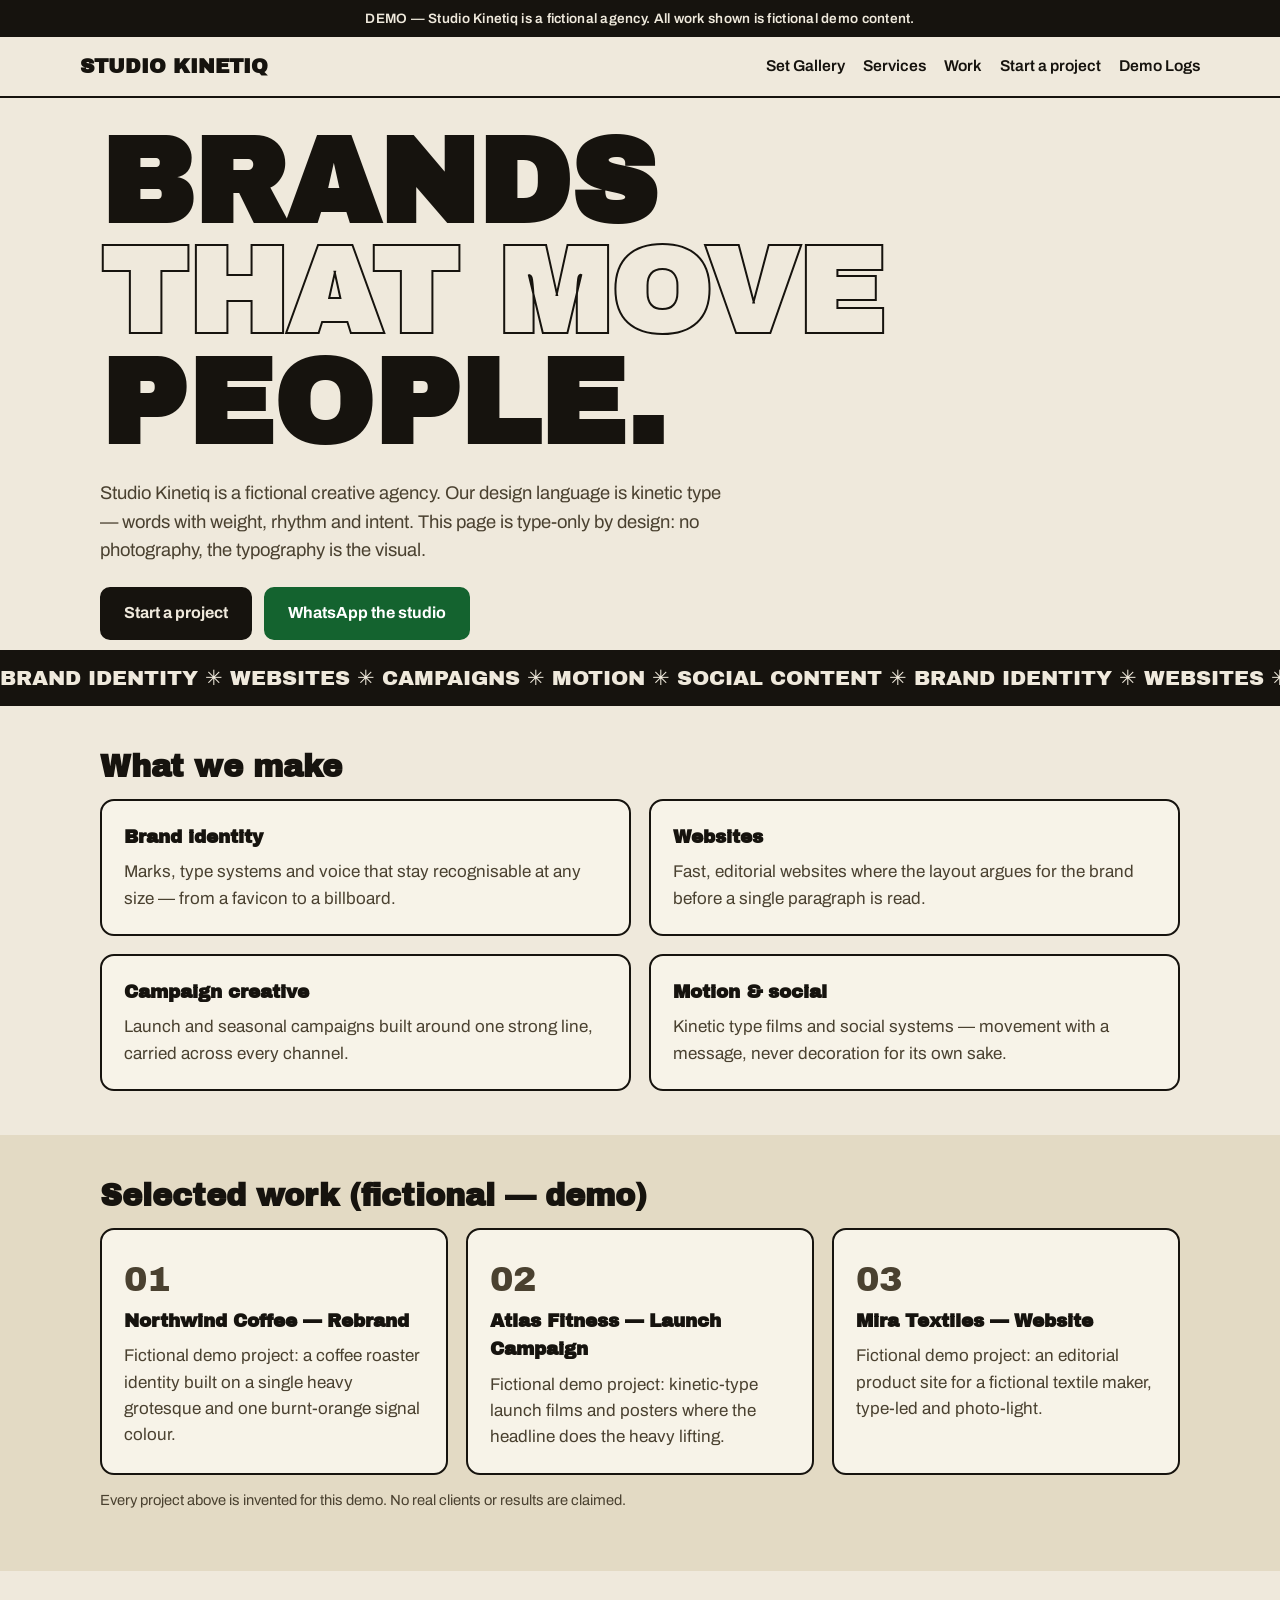
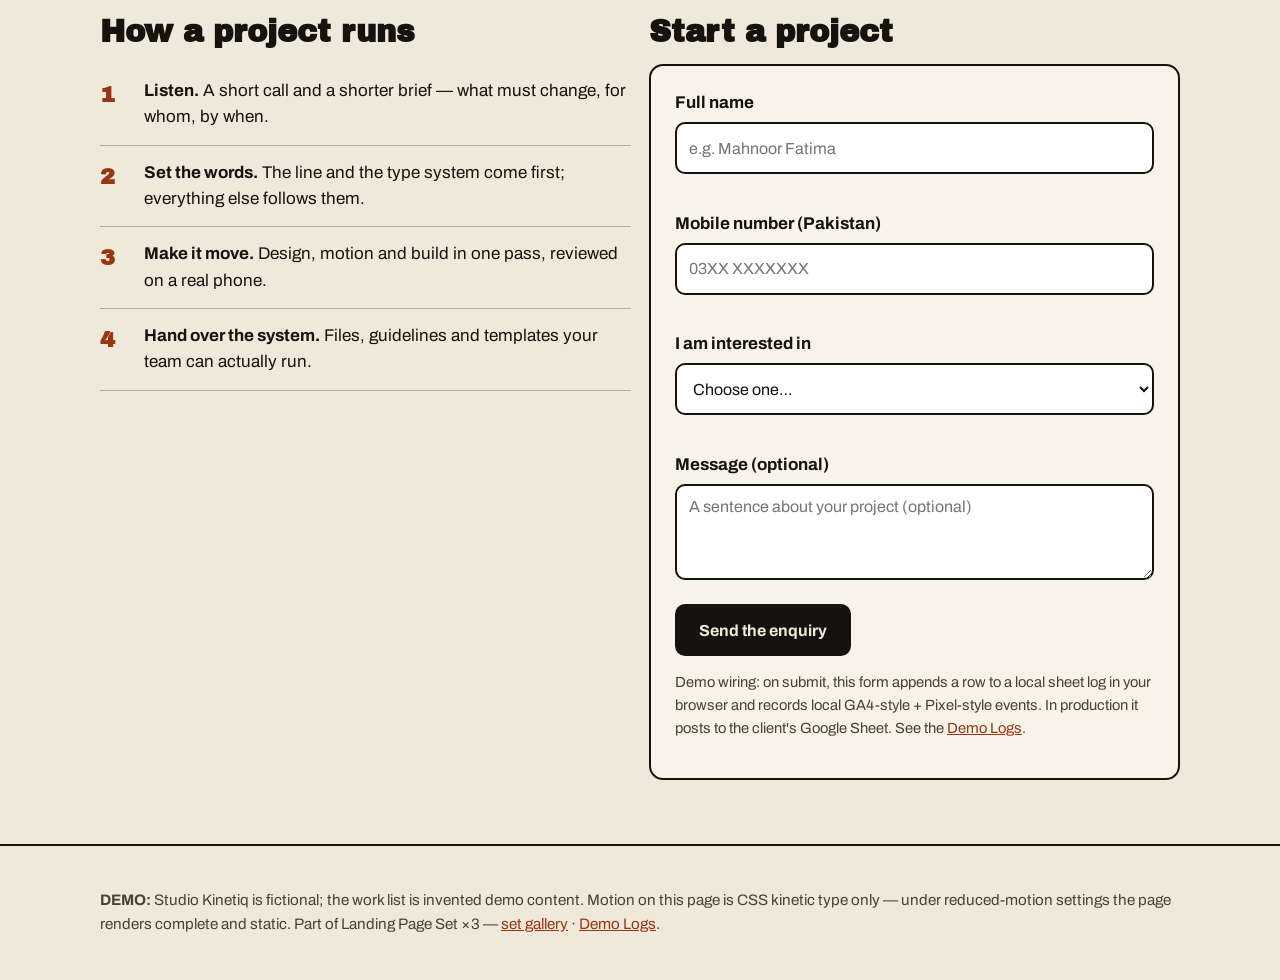
==== agency.html @ 7893ccc3 "Landing Page Set x3 demo — hub + SaaS + kinetic agency + local services + logs (Queue #9)" ====
<!DOCTYPE html>
<html lang="en">
<head>
<meta charset="UTF-8">
<meta name="viewport" content="width=device-width, initial-scale=1.0">
<title>Studio Kinetiq — Brands That Move (Demo) | Landing Set B</title>
<meta name="description" content="Demo agency landing page built on kinetic typography: Studio Kinetiq, a fictional creative agency. Fictional work, demo content only.">
<link rel="preconnect" href="https://fonts.googleapis.com">
<link href="https://fonts.googleapis.com/css2?family=Archivo+Black&family=Archivo:wght@400;600;700&display=swap" rel="stylesheet">
<link rel="stylesheet" href="css/style.css">
<link rel="icon" href="assets/favicon.svg" type="image/svg+xml">
</head>
<body data-theme="agency">
<a class="skip-link" href="#main">Skip to content</a>
<div class="demo-ribbon">DEMO — Studio Kinetiq is a fictional agency. All work shown is fictional demo content.</div>
<header class="site"><div class="wrap header-in">
<a class="brand" href="agency.html">STUDIO KINETIQ</a>
<nav class="main" aria-label="Main">
<a href="index.html">Set Gallery</a><a href="#services">Services</a><a href="#work">Work</a><a href="#lead">Start a project</a><a href="logs.html">Demo Logs</a>
</nav></div></header>
<main id="main">
<section class="hero"><div class="wrap">
<h1 class="kinetic" aria-label="Brands that move people">
<span class="line">Brands</span>
<span class="line outline">That Move</span>
<span class="line">People.</span>
</h1>
<p class="lede" style="max-width:640px;margin-top:20px">Studio Kinetiq is a fictional creative agency. Our design language is kinetic type — words with weight, rhythm and intent. This page is type-only by design: no photography, the typography is the visual.</p>
<div class="cta-row"><a class="btn" href="#lead">Start a project</a><a class="btn btn-wa" data-wa="agency" href="https://wa.me/923000000000" target="_blank" rel="noopener">WhatsApp the studio</a></div>
</div></section>
<div class="marquee-band" aria-hidden="true"><div class="marquee-track">
<span>Brand Identity ✳ Websites ✳ Campaigns ✳ Motion ✳ Social Content ✳ Brand Identity ✳ Websites ✳ Campaigns ✳ Motion ✳ Social Content ✳&nbsp;</span>
<span>Brand Identity ✳ Websites ✳ Campaigns ✳ Motion ✳ Social Content ✳ Brand Identity ✳ Websites ✳ Campaigns ✳ Motion ✳ Social Content ✳&nbsp;</span>
</div></div>
<section id="services"><div class="wrap">
<h2>What we make</h2>
<div class="grid2">
<div class="card"><h3>Brand identity</h3><p>Marks, type systems and voice that stay recognisable at any size — from a favicon to a billboard.</p></div>
<div class="card"><h3>Websites</h3><p>Fast, editorial websites where the layout argues for the brand before a single paragraph is read.</p></div>
<div class="card"><h3>Campaign creative</h3><p>Launch and seasonal campaigns built around one strong line, carried across every channel.</p></div>
<div class="card"><h3>Motion &amp; social</h3><p>Kinetic type films and social systems — movement with a message, never decoration for its own sake.</p></div>
</div></div></section>
<section class="alt" id="work"><div class="wrap">
<h2>Selected work (fictional — demo)</h2>
<div class="grid3">
<div class="card"><p class="work-num">01</p><h3>Northwind Coffee — Rebrand</h3><p>Fictional demo project: a coffee roaster identity built on a single heavy grotesque and one burnt-orange signal colour.</p></div>
<div class="card"><p class="work-num">02</p><h3>Atlas Fitness — Launch Campaign</h3><p>Fictional demo project: kinetic-type launch films and posters where the headline does the heavy lifting.</p></div>
<div class="card"><p class="work-num">03</p><h3>Mira Textiles — Website</h3><p>Fictional demo project: an editorial product site for a fictional textile maker, type-led and photo-light.</p></div>
</div>
<p class="note">Every project above is invented for this demo. No real clients or results are claimed.</p>
</div></section>
<section><div class="wrap grid2">
<div>
<h2>How a project runs</h2>
<div class="steps">
<div class="step"><b>1</b><div><strong>Listen.</strong> A short call and a shorter brief — what must change, for whom, by when.</div></div>
<div class="step"><b>2</b><div><strong>Set the words.</strong> The line and the type system come first; everything else follows them.</div></div>
<div class="step"><b>3</b><div><strong>Make it move.</strong> Design, motion and build in one pass, reviewed on a real phone.</div></div>
<div class="step"><b>4</b><div><strong>Hand over the system.</strong> Files, guidelines and templates your team can actually run.</div></div>
</div>
</div>
<div id="lead">
<h2>Start a project</h2>
<form class="lead" data-lead-form="agency" novalidate>
<div data-form-fields>
<label for="ag-name">Full name</label>
<input id="ag-name" data-name type="text" autocomplete="name" placeholder="e.g. Mahnoor Fatima">
<p class="error" data-error-for="name" role="alert"></p>
<label for="ag-phone">Mobile number (Pakistan)</label>
<input id="ag-phone" data-phone type="tel" autocomplete="tel" placeholder="03XX XXXXXXX">
<p class="error" data-error-for="phone" role="alert"></p>
<label for="ag-interest">I am interested in</label>
<select id="ag-interest" data-interest>
<option value="">Choose one…</option>
<option>Brand identity</option><option>Website design</option><option>Campaign creative</option><option>Motion &amp; social content</option>
</select>
<p class="error" data-error-for="interest" role="alert"></p>
<label for="ag-msg">Message (optional)</label>
<textarea id="ag-msg" data-message placeholder="A sentence about your project (optional)"></textarea>
<button class="btn" type="submit" style="margin-top:16px">Send the enquiry</button>
<p class="note">Demo wiring: on submit, this form appends a row to a local sheet log in your browser and records local GA4-style + Pixel-style events. In production it posts to the client's Google Sheet. See the <a href="logs.html">Demo Logs</a>.</p>
</div>
<div class="confirmation" data-confirmation hidden></div>
</form>
</div>
</div></section>
</main>
<footer class="site"><div class="wrap">
<p><strong>DEMO:</strong> Studio Kinetiq is fictional; the work list is invented demo content. Motion on this page is CSS kinetic type only — under reduced-motion settings the page renders complete and static. Part of Landing Page Set ×3 — <a href="index.html">set gallery</a> · <a href="logs.html">Demo Logs</a>.</p>
</div></footer>
<script src="js/logic.js"></script>
<script src="js/app.js"></script>
</body>
</html>
---- css/style.css ----
/* Landing Page Set — one component system, three themes via body[data-theme]. */
*{box-sizing:border-box}
html{overflow-x:clip}
body{margin:0;font-family:var(--body);color:var(--ink);background:var(--bg);font-size:17px;line-height:1.55}
img{max-width:100%;height:auto;display:block}
a{color:var(--accent)}
:focus-visible{outline:3px solid var(--focus);outline-offset:2px}
.wrap{max-width:1120px;margin:0 auto;padding:0 20px}
.skip-link{position:absolute;left:-999px;top:0;background:var(--ink);color:var(--bg);padding:10px 16px;z-index:50}
.skip-link:focus{left:8px;top:8px}
.demo-ribbon{background:var(--ink);color:var(--bg);text-align:center;font-size:.85rem;padding:8px 12px;font-weight:600;letter-spacing:.02em}
header.site{border-bottom:2px solid var(--ink);background:var(--bg)}
.header-in{display:flex;align-items:center;justify-content:space-between;gap:12px;padding:14px 0;flex-wrap:wrap}
.brand{font-family:var(--display);font-weight:800;font-size:1.25rem;color:var(--ink);text-decoration:none}
nav.main{display:flex;gap:18px;flex-wrap:wrap}
nav.main a{color:var(--ink);text-decoration:none;font-weight:600;font-size:.98rem}
nav.main a:hover{text-decoration:underline}
.btn{display:inline-flex;align-items:center;justify-content:center;min-height:52px;padding:12px 22px;border-radius:10px;border:2px solid var(--ink);background:var(--accent);color:#fff;font-weight:700;text-decoration:none;font-size:1rem;cursor:pointer;font-family:var(--body)}
.btn-ink{background:var(--ink);color:var(--bg);border-color:var(--ink)}
.btn-ghost{background:transparent;color:var(--ink)}
.btn-wa{background:var(--wa);color:#fff;border-color:var(--wa)}
.hero{padding:52px 0 40px}
.hero-grid{display:grid;grid-template-columns:1fr 1fr;gap:36px;align-items:center}
h1{font-family:var(--display);font-size:2.6rem;line-height:1.08;margin:0 0 16px;letter-spacing:-.01em}
h2{font-family:var(--display);font-size:1.9rem;line-height:1.15;margin:0 0 14px}
h3{font-family:var(--display);font-size:1.15rem;margin:0 0 8px}
.lede{font-size:1.15rem;color:var(--muted);margin:0 0 22px}
.cta-row{display:flex;gap:12px;flex-wrap:wrap}
section{padding:44px 0}
.alt{background:var(--surface)}
.grid3{display:grid;grid-template-columns:repeat(3,1fr);gap:18px}
.grid2{display:grid;grid-template-columns:repeat(2,1fr);gap:18px}
.card{background:var(--card);border:2px solid var(--ink);border-radius:14px;padding:22px}
.card p{color:var(--muted);margin:0}
.price{font-family:var(--display);font-size:1.7rem;margin:6px 0}
ul.clean{list-style:none;padding:0;margin:0}
ul.clean li{padding:7px 0;border-bottom:1px solid var(--line)}
.steps{counter-reset:step}
.step{display:flex;gap:14px;padding:14px 0;border-bottom:1px solid var(--line)}
.step b{font-family:var(--display);font-size:1.4rem;color:var(--accent);min-width:2ch}
/* forms — one field system */
form.lead{background:var(--card);border:2px solid var(--ink);border-radius:14px;padding:24px}
label{display:block;font-weight:700;margin:14px 0 6px}
label:first-child{margin-top:0}
input,select,textarea{width:100%;min-height:52px;padding:12px;font-size:16px;font-family:var(--body);border:2px solid var(--ink);border-radius:10px;background:#fff;color:#131313}
textarea{min-height:96px}
.error{color:var(--error);font-size:.95rem;min-height:1.2em;margin:4px 0 0;font-weight:600}
.confirmation{border:2px solid var(--accent);border-radius:12px;padding:18px;background:var(--surface);font-size:1rem}
.note{font-size:.92rem;color:var(--muted)}
table{border-collapse:collapse;width:100%;font-size:.95rem}
th,td{border:1px solid var(--line);padding:9px 10px;text-align:left;vertical-align:top}
th{background:var(--surface);font-family:var(--display)}
.table-wrap{overflow-x:auto;border:2px solid var(--ink);border-radius:12px;background:var(--card)}
footer.site{border-top:2px solid var(--ink);padding:28px 0;margin-top:20px}
footer.site p{color:var(--muted);font-size:.95rem}
/* hub */
.hub-card a{text-decoration:none;color:var(--ink)}
.swatch{display:flex;gap:8px;margin:12px 0}
.swatch span{width:34px;height:34px;border-radius:8px;border:2px solid var(--ink)}
/* saas mock UI (HTML/CSS, demo data labelled) */
.mock{border:2px solid var(--ink);border-radius:14px;background:#fff;overflow:hidden}
.mock-bar{background:var(--surface);padding:10px 14px;font-weight:700;border-bottom:2px solid var(--ink);font-size:.9rem}
.mock-body{padding:16px}
.mock-row{display:flex;justify-content:space-between;gap:10px;padding:9px 0;border-bottom:1px solid var(--line);font-size:.95rem}
.pill{border-radius:999px;padding:2px 10px;font-size:.8rem;font-weight:700;background:var(--surface);color:var(--ink);white-space:nowrap}
/* agency kinetic */
body[data-theme="agency"] .hero{padding:30px 0 10px}
.kinetic{font-family:var(--display);text-transform:uppercase;line-height:.92;margin:0;letter-spacing:-.01em}
.kinetic .line{display:block;font-size:clamp(3rem,11vw,7.5rem)}
.kinetic .outline{color:transparent;-webkit-text-stroke:2px var(--ink)}
.marquee-band{background:var(--ink);color:var(--bg);overflow:hidden;padding:10px 0;border-top:2px solid var(--ink);border-bottom:2px solid var(--ink)}
.marquee-track{display:flex;gap:0;white-space:nowrap;font-family:var(--display);text-transform:uppercase;font-size:1.3rem;width:max-content}
.marquee-track span{padding-right:28px}
.work-num{font-family:var(--display);font-size:2.2rem;color:var(--accent)}
@media (prefers-reduced-motion: no-preference){
 .marquee-track{animation:marquee 22s linear infinite}
 @keyframes marquee{from{transform:translateX(0)}to{transform:translateX(-50%)}}
 .kinetic .line{animation:rise .8s ease-out both}
 .kinetic .line:nth-child(2){animation-delay:.12s}.kinetic .line:nth-child(3){animation-delay:.24s}
 @keyframes rise{from{transform:translateY(26px);opacity:0}to{transform:translateY(0);opacity:1}}
 .hero-photo{animation:kb 14s ease-in-out infinite alternate}
 @keyframes kb{from{transform:scale(1)}to{transform:scale(1.05)}}
}
@media (prefers-reduced-motion: reduce){
 .marquee-track{animation:none;flex-wrap:wrap;white-space:normal;width:auto}
 .marquee-track span:nth-child(2){display:none}
 .kinetic .line{animation:none}
}
/* local */
.urgent{background:var(--accent);color:#fff;text-align:center;padding:10px 12px;font-weight:700}
.urgent a{color:#fff}
.sticky-cta{background:var(--surface);border-top:2px solid var(--ink);padding:14px 0}
.hero-photo{border-radius:14px;border:2px solid var(--ink)}
/* themes */
body[data-theme="hub"]{--bg:#F4F4F0;--surface:#E9E9E2;--card:#FFFFFF;--ink:#1C1C1A;--muted:#45453F;--accent:#33322E;--focus:#1C1C1A;--error:#B3261E;--line:#C9C9BE;--wa:#14632F;--display:'Archivo',sans-serif;--body:'Inter',sans-serif}
body[data-theme="saas"]{--bg:#FFFFFF;--surface:#EEF0FE;--card:#FFFFFF;--ink:#131A2A;--muted:#3E4A68;--accent:#4338CA;--focus:#4338CA;--error:#B3261E;--line:#C7CCEA;--wa:#14632F;--display:'Sora',sans-serif;--body:'Inter',sans-serif}
body[data-theme="agency"]{--bg:#EFE9DC;--surface:#E3DAC4;--card:#F7F3E8;--ink:#16130E;--muted:#4A4130;--accent:#9A3412;--focus:#16130E;--error:#B3261E;--line:#B9AC8E;--wa:#14632F;--display:'Archivo Black',sans-serif;--body:'Archivo',sans-serif}
body[data-theme="agency"] .btn{background:var(--ink);color:var(--bg)}
body[data-theme="agency"] .btn-wa{background:var(--wa);color:#fff;border-color:var(--wa)}
body[data-theme="local"]{--bg:#FFF9EC;--surface:#FCEFCB;--card:#FFFFFF;--ink:#2A2118;--muted:#54432E;--accent:#9A3412;--focus:#9A3412;--error:#B3261E;--line:#DECFA3;--wa:#14632F;--display:'Libre Franklin',sans-serif;--body:'Public Sans',sans-serif}
@media (max-width:760px){
 .hero-grid,.grid3,.grid2{grid-template-columns:1fr}
 h1{font-size:2.1rem}
 .kinetic .line{font-size:clamp(2.4rem,15vw,4rem)}
 section{padding:32px 0}
 .header-in{padding:10px 0}
}
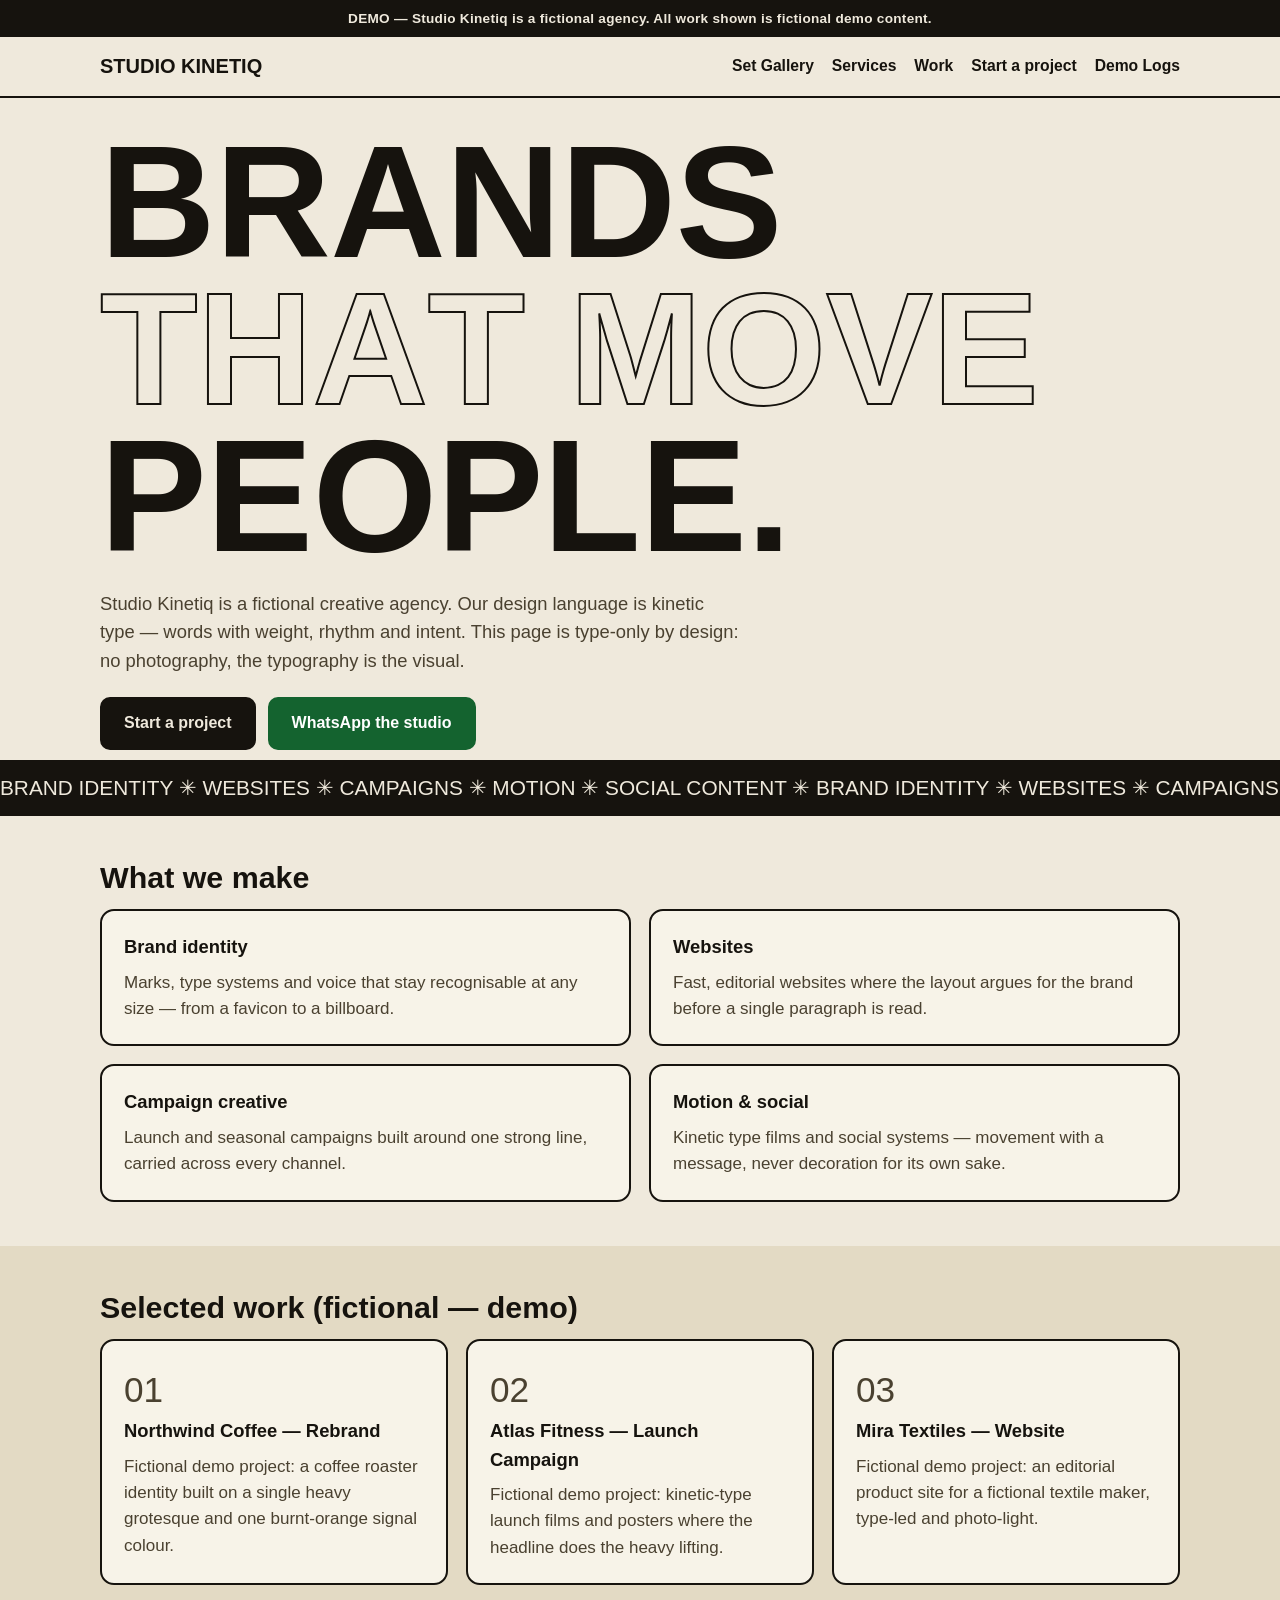
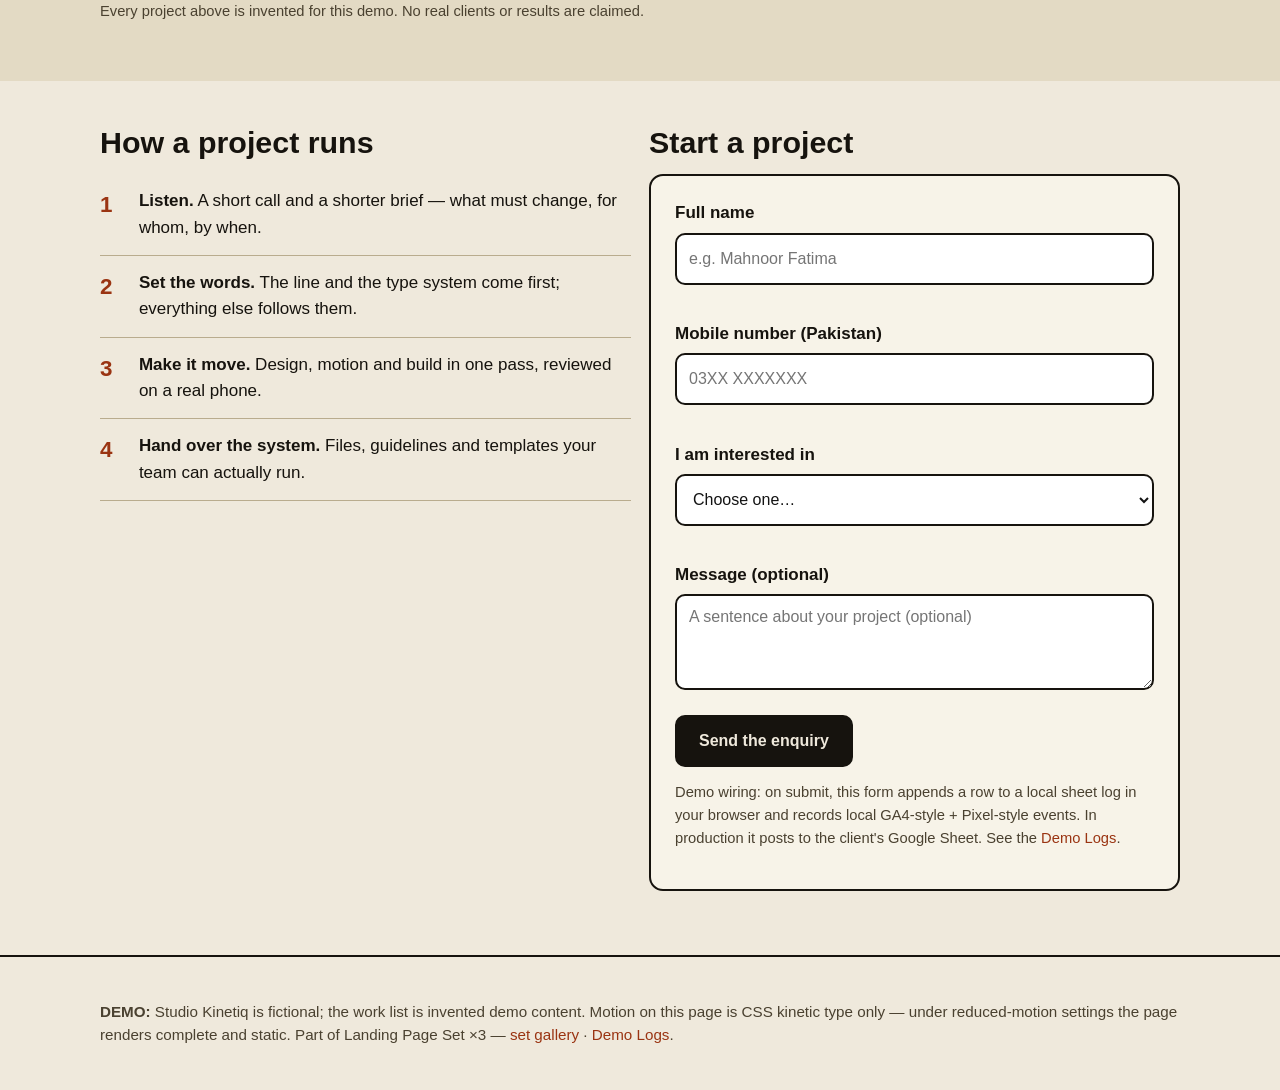
==== commit 9c47e988: "Premium upgrade batch 2026-11-22: audit fixes + premium ladder + static capture mode + self-hosted f" ====
--- a/agency.html
+++ b/agency.html
@@ -5,8 +5,8 @@
 <meta name="viewport" content="width=device-width, initial-scale=1.0">
 <title>Studio Kinetiq — Brands That Move (Demo) | Landing Set B</title>
 <meta name="description" content="Demo agency landing page built on kinetic typography: Studio Kinetiq, a fictional creative agency. Fictional work, demo content only.">
-<link rel="preconnect" href="https://fonts.googleapis.com">
-<link href="https://fonts.googleapis.com/css2?family=Archivo+Black&family=Archivo:wght@400;600;700&display=swap" rel="stylesheet">
+
+<link rel="stylesheet" href="assets/fonts/fonts.css">
 <link rel="stylesheet" href="css/style.css">
 <link rel="icon" href="assets/favicon.svg" type="image/svg+xml">
 </head>
@@ -90,5 +90,8 @@
 </div></footer>
 <script src="js/logic.js"></script>
 <script src="js/app.js"></script>
+<script src="assets/vendor/gsap.min.js" defer></script>
+<script src="assets/vendor/SplitText.min.js" defer></script>
+<script src="js/premium-agency.js" defer></script>
 </body>
 </html>
--- a/assets/fonts/fonts.css
+++ b/assets/fonts/fonts.css
@@ -0,0 +1,309 @@
+/* Self-hosted webfonts (Google Fonts, OFL) — downloaded 2026-11-22.
+   Replaces the fonts.googleapis.com stylesheet so the design renders
+   identically with or without external network access. */
+/* latin */
+@font-face {
+  font-family: 'Archivo';
+  font-style: normal;
+  font-weight: 400;
+  font-display: swap;
+  src: url(./archivo-normal-latin-79dc5e10.woff2) format('woff2');
+  unicode-range: U+0000-00FF, U+0131, U+0152-0153, U+02BB-02BC, U+02C6, U+02DA, U+02DC, U+0304, U+0308, U+0329, U+2000-206F, U+20AC, U+2122, U+2191, U+2193, U+2212, U+2215, U+FEFF, U+FFFD;
+}
+/* latin-ext */
+@font-face {
+  font-family: 'Archivo';
+  font-style: normal;
+  font-weight: 400;
+  font-display: swap;
+  src: url(./archivo-normal-latin-ext-20ba07dc.woff2) format('woff2');
+  unicode-range: U+0100-02BA, U+02BD-02C5, U+02C7-02CC, U+02CE-02D7, U+02DD-02FF, U+0304, U+0308, U+0329, U+1D00-1DBF, U+1E00-1E9F, U+1EF2-1EFF, U+2020, U+20A0-20AB, U+20AD-20C4, U+2113, U+2C60-2C7F, U+A720-A7FF;
+}
+/* latin */
+@font-face {
+  font-family: 'Archivo';
+  font-style: normal;
+  font-weight: 500;
+  font-display: swap;
+  src: url(./archivo-normal-latin-79dc5e10.woff2) format('woff2');
+  unicode-range: U+0000-00FF, U+0131, U+0152-0153, U+02BB-02BC, U+02C6, U+02DA, U+02DC, U+0304, U+0308, U+0329, U+2000-206F, U+20AC, U+2122, U+2191, U+2193, U+2212, U+2215, U+FEFF, U+FFFD;
+}
+/* latin-ext */
+@font-face {
+  font-family: 'Archivo';
+  font-style: normal;
+  font-weight: 500;
+  font-display: swap;
+  src: url(./archivo-normal-latin-ext-20ba07dc.woff2) format('woff2');
+  unicode-range: U+0100-02BA, U+02BD-02C5, U+02C7-02CC, U+02CE-02D7, U+02DD-02FF, U+0304, U+0308, U+0329, U+1D00-1DBF, U+1E00-1E9F, U+1EF2-1EFF, U+2020, U+20A0-20AB, U+20AD-20C4, U+2113, U+2C60-2C7F, U+A720-A7FF;
+}
+/* latin */
+@font-face {
+  font-family: 'Archivo';
+  font-style: normal;
+  font-weight: 600;
+  font-display: swap;
+  src: url(./archivo-normal-latin-79dc5e10.woff2) format('woff2');
+  unicode-range: U+0000-00FF, U+0131, U+0152-0153, U+02BB-02BC, U+02C6, U+02DA, U+02DC, U+0304, U+0308, U+0329, U+2000-206F, U+20AC, U+2122, U+2191, U+2193, U+2212, U+2215, U+FEFF, U+FFFD;
+}
+/* latin-ext */
+@font-face {
+  font-family: 'Archivo';
+  font-style: normal;
+  font-weight: 600;
+  font-display: swap;
+  src: url(./archivo-normal-latin-ext-20ba07dc.woff2) format('woff2');
+  unicode-range: U+0100-02BA, U+02BD-02C5, U+02C7-02CC, U+02CE-02D7, U+02DD-02FF, U+0304, U+0308, U+0329, U+1D00-1DBF, U+1E00-1E9F, U+1EF2-1EFF, U+2020, U+20A0-20AB, U+20AD-20C4, U+2113, U+2C60-2C7F, U+A720-A7FF;
+}
+/* latin */
+@font-face {
+  font-family: 'Archivo';
+  font-style: normal;
+  font-weight: 700;
+  font-display: swap;
+  src: url(./archivo-normal-latin-79dc5e10.woff2) format('woff2');
+  unicode-range: U+0000-00FF, U+0131, U+0152-0153, U+02BB-02BC, U+02C6, U+02DA, U+02DC, U+0304, U+0308, U+0329, U+2000-206F, U+20AC, U+2122, U+2191, U+2193, U+2212, U+2215, U+FEFF, U+FFFD;
+}
+/* latin-ext */
+@font-face {
+  font-family: 'Archivo';
+  font-style: normal;
+  font-weight: 700;
+  font-display: swap;
+  src: url(./archivo-normal-latin-ext-20ba07dc.woff2) format('woff2');
+  unicode-range: U+0100-02BA, U+02BD-02C5, U+02C7-02CC, U+02CE-02D7, U+02DD-02FF, U+0304, U+0308, U+0329, U+1D00-1DBF, U+1E00-1E9F, U+1EF2-1EFF, U+2020, U+20A0-20AB, U+20AD-20C4, U+2113, U+2C60-2C7F, U+A720-A7FF;
+}
+/* latin */
+@font-face {
+  font-family: 'Archivo';
+  font-style: normal;
+  font-weight: 800;
+  font-display: swap;
+  src: url(./archivo-normal-latin-79dc5e10.woff2) format('woff2');
+  unicode-range: U+0000-00FF, U+0131, U+0152-0153, U+02BB-02BC, U+02C6, U+02DA, U+02DC, U+0304, U+0308, U+0329, U+2000-206F, U+20AC, U+2122, U+2191, U+2193, U+2212, U+2215, U+FEFF, U+FFFD;
+}
+/* latin-ext */
+@font-face {
+  font-family: 'Archivo';
+  font-style: normal;
+  font-weight: 800;
+  font-display: swap;
+  src: url(./archivo-normal-latin-ext-20ba07dc.woff2) format('woff2');
+  unicode-range: U+0100-02BA, U+02BD-02C5, U+02C7-02CC, U+02CE-02D7, U+02DD-02FF, U+0304, U+0308, U+0329, U+1D00-1DBF, U+1E00-1E9F, U+1EF2-1EFF, U+2020, U+20A0-20AB, U+20AD-20C4, U+2113, U+2C60-2C7F, U+A720-A7FF;
+}
+/* latin */
+@font-face {
+  font-family: 'Archivo Black';
+  font-style: normal;
+  font-weight: 400;
+  font-display: swap;
+  src: url(./archivo-black-normal-latin-4eecb62d.woff2) format('woff2');
+  unicode-range: U+0000-00FF, U+0131, U+0152-0153, U+02BB-02BC, U+02C6, U+02DA, U+02DC, U+0304, U+0308, U+0329, U+2000-206F, U+20AC, U+2122, U+2191, U+2193, U+2212, U+2215, U+FEFF, U+FFFD;
+}
+/* latin-ext */
+@font-face {
+  font-family: 'Archivo Black';
+  font-style: normal;
+  font-weight: 400;
+  font-display: swap;
+  src: url(./archivo-black-normal-latin-ext-d3fdfd22.woff2) format('woff2');
+  unicode-range: U+0100-02BA, U+02BD-02C5, U+02C7-02CC, U+02CE-02D7, U+02DD-02FF, U+0304, U+0308, U+0329, U+1D00-1DBF, U+1E00-1E9F, U+1EF2-1EFF, U+2020, U+20A0-20AB, U+20AD-20C4, U+2113, U+2C60-2C7F, U+A720-A7FF;
+}
+/* latin */
+@font-face {
+  font-family: 'Inter';
+  font-style: normal;
+  font-weight: 400;
+  font-display: swap;
+  src: url(./inter-normal-latin-56724408.woff2) format('woff2');
+  unicode-range: U+0000-00FF, U+0131, U+0152-0153, U+02BB-02BC, U+02C6, U+02DA, U+02DC, U+0304, U+0308, U+0329, U+2000-206F, U+20AC, U+2122, U+2191, U+2193, U+2212, U+2215, U+FEFF, U+FFFD;
+}
+/* latin-ext */
+@font-face {
+  font-family: 'Inter';
+  font-style: normal;
+  font-weight: 400;
+  font-display: swap;
+  src: url(./inter-normal-latin-ext-39529051.woff2) format('woff2');
+  unicode-range: U+0100-02BA, U+02BD-02C5, U+02C7-02CC, U+02CE-02D7, U+02DD-02FF, U+0304, U+0308, U+0329, U+1D00-1DBF, U+1E00-1E9F, U+1EF2-1EFF, U+2020, U+20A0-20AB, U+20AD-20C4, U+2113, U+2C60-2C7F, U+A720-A7FF;
+}
+/* latin */
+@font-face {
+  font-family: 'Inter';
+  font-style: normal;
+  font-weight: 600;
+  font-display: swap;
+  src: url(./inter-normal-latin-56724408.woff2) format('woff2');
+  unicode-range: U+0000-00FF, U+0131, U+0152-0153, U+02BB-02BC, U+02C6, U+02DA, U+02DC, U+0304, U+0308, U+0329, U+2000-206F, U+20AC, U+2122, U+2191, U+2193, U+2212, U+2215, U+FEFF, U+FFFD;
+}
+/* latin-ext */
+@font-face {
+  font-family: 'Inter';
+  font-style: normal;
+  font-weight: 600;
+  font-display: swap;
+  src: url(./inter-normal-latin-ext-39529051.woff2) format('woff2');
+  unicode-range: U+0100-02BA, U+02BD-02C5, U+02C7-02CC, U+02CE-02D7, U+02DD-02FF, U+0304, U+0308, U+0329, U+1D00-1DBF, U+1E00-1E9F, U+1EF2-1EFF, U+2020, U+20A0-20AB, U+20AD-20C4, U+2113, U+2C60-2C7F, U+A720-A7FF;
+}
+/* latin */
+@font-face {
+  font-family: 'Inter';
+  font-style: normal;
+  font-weight: 700;
+  font-display: swap;
+  src: url(./inter-normal-latin-56724408.woff2) format('woff2');
+  unicode-range: U+0000-00FF, U+0131, U+0152-0153, U+02BB-02BC, U+02C6, U+02DA, U+02DC, U+0304, U+0308, U+0329, U+2000-206F, U+20AC, U+2122, U+2191, U+2193, U+2212, U+2215, U+FEFF, U+FFFD;
+}
+/* latin-ext */
+@font-face {
+  font-family: 'Inter';
+  font-style: normal;
+  font-weight: 700;
+  font-display: swap;
+  src: url(./inter-normal-latin-ext-39529051.woff2) format('woff2');
+  unicode-range: U+0100-02BA, U+02BD-02C5, U+02C7-02CC, U+02CE-02D7, U+02DD-02FF, U+0304, U+0308, U+0329, U+1D00-1DBF, U+1E00-1E9F, U+1EF2-1EFF, U+2020, U+20A0-20AB, U+20AD-20C4, U+2113, U+2C60-2C7F, U+A720-A7FF;
+}
+/* latin */
+@font-face {
+  font-family: 'Libre Franklin';
+  font-style: normal;
+  font-weight: 700;
+  font-display: swap;
+  src: url(./libre-franklin-normal-latin-f2d133ce.woff2) format('woff2');
+  unicode-range: U+0000-00FF, U+0131, U+0152-0153, U+02BB-02BC, U+02C6, U+02DA, U+02DC, U+0304, U+0308, U+0329, U+2000-206F, U+20AC, U+2122, U+2191, U+2193, U+2212, U+2215, U+FEFF, U+FFFD;
+}
+/* latin-ext */
+@font-face {
+  font-family: 'Libre Franklin';
+  font-style: normal;
+  font-weight: 700;
+  font-display: swap;
+  src: url(./libre-franklin-normal-latin-ext-84191387.woff2) format('woff2');
+  unicode-range: U+0100-02BA, U+02BD-02C5, U+02C7-02CC, U+02CE-02D7, U+02DD-02FF, U+0304, U+0308, U+0329, U+1D00-1DBF, U+1E00-1E9F, U+1EF2-1EFF, U+2020, U+20A0-20AB, U+20AD-20C4, U+2113, U+2C60-2C7F, U+A720-A7FF;
+}
+/* latin */
+@font-face {
+  font-family: 'Libre Franklin';
+  font-style: normal;
+  font-weight: 800;
+  font-display: swap;
+  src: url(./libre-franklin-normal-latin-f2d133ce.woff2) format('woff2');
+  unicode-range: U+0000-00FF, U+0131, U+0152-0153, U+02BB-02BC, U+02C6, U+02DA, U+02DC, U+0304, U+0308, U+0329, U+2000-206F, U+20AC, U+2122, U+2191, U+2193, U+2212, U+2215, U+FEFF, U+FFFD;
+}
+/* latin-ext */
+@font-face {
+  font-family: 'Libre Franklin';
+  font-style: normal;
+  font-weight: 800;
+  font-display: swap;
+  src: url(./libre-franklin-normal-latin-ext-84191387.woff2) format('woff2');
+  unicode-range: U+0100-02BA, U+02BD-02C5, U+02C7-02CC, U+02CE-02D7, U+02DD-02FF, U+0304, U+0308, U+0329, U+1D00-1DBF, U+1E00-1E9F, U+1EF2-1EFF, U+2020, U+20A0-20AB, U+20AD-20C4, U+2113, U+2C60-2C7F, U+A720-A7FF;
+}
+/* latin */
+@font-face {
+  font-family: 'Public Sans';
+  font-style: normal;
+  font-weight: 400;
+  font-display: swap;
+  src: url(./public-sans-normal-latin-e769ef35.woff2) format('woff2');
+  unicode-range: U+0000-00FF, U+0131, U+0152-0153, U+02BB-02BC, U+02C6, U+02DA, U+02DC, U+0304, U+0308, U+0329, U+2000-206F, U+20AC, U+2122, U+2191, U+2193, U+2212, U+2215, U+FEFF, U+FFFD;
+}
+/* latin-ext */
+@font-face {
+  font-family: 'Public Sans';
+  font-style: normal;
+  font-weight: 400;
+  font-display: swap;
+  src: url(./public-sans-normal-latin-ext-98f94fdc.woff2) format('woff2');
+  unicode-range: U+0100-02BA, U+02BD-02C5, U+02C7-02CC, U+02CE-02D7, U+02DD-02FF, U+0304, U+0308, U+0329, U+1D00-1DBF, U+1E00-1E9F, U+1EF2-1EFF, U+2020, U+20A0-20AB, U+20AD-20C4, U+2113, U+2C60-2C7F, U+A720-A7FF;
+}
+/* latin */
+@font-face {
+  font-family: 'Public Sans';
+  font-style: normal;
+  font-weight: 600;
+  font-display: swap;
+  src: url(./public-sans-normal-latin-e769ef35.woff2) format('woff2');
+  unicode-range: U+0000-00FF, U+0131, U+0152-0153, U+02BB-02BC, U+02C6, U+02DA, U+02DC, U+0304, U+0308, U+0329, U+2000-206F, U+20AC, U+2122, U+2191, U+2193, U+2212, U+2215, U+FEFF, U+FFFD;
+}
+/* latin-ext */
+@font-face {
+  font-family: 'Public Sans';
+  font-style: normal;
+  font-weight: 600;
+  font-display: swap;
+  src: url(./public-sans-normal-latin-ext-98f94fdc.woff2) format('woff2');
+  unicode-range: U+0100-02BA, U+02BD-02C5, U+02C7-02CC, U+02CE-02D7, U+02DD-02FF, U+0304, U+0308, U+0329, U+1D00-1DBF, U+1E00-1E9F, U+1EF2-1EFF, U+2020, U+20A0-20AB, U+20AD-20C4, U+2113, U+2C60-2C7F, U+A720-A7FF;
+}
+/* latin */
+@font-face {
+  font-family: 'Public Sans';
+  font-style: normal;
+  font-weight: 700;
+  font-display: swap;
+  src: url(./public-sans-normal-latin-e769ef35.woff2) format('woff2');
+  unicode-range: U+0000-00FF, U+0131, U+0152-0153, U+02BB-02BC, U+02C6, U+02DA, U+02DC, U+0304, U+0308, U+0329, U+2000-206F, U+20AC, U+2122, U+2191, U+2193, U+2212, U+2215, U+FEFF, U+FFFD;
+}
+/* latin-ext */
+@font-face {
+  font-family: 'Public Sans';
+  font-style: normal;
+  font-weight: 700;
+  font-display: swap;
+  src: url(./public-sans-normal-latin-ext-98f94fdc.woff2) format('woff2');
+  unicode-range: U+0100-02BA, U+02BD-02C5, U+02C7-02CC, U+02CE-02D7, U+02DD-02FF, U+0304, U+0308, U+0329, U+1D00-1DBF, U+1E00-1E9F, U+1EF2-1EFF, U+2020, U+20A0-20AB, U+20AD-20C4, U+2113, U+2C60-2C7F, U+A720-A7FF;
+}
+/* latin */
+@font-face {
+  font-family: 'Sora';
+  font-style: normal;
+  font-weight: 600;
+  font-display: swap;
+  src: url(./sora-normal-latin-4fa0aa0c.woff2) format('woff2');
+  unicode-range: U+0000-00FF, U+0131, U+0152-0153, U+02BB-02BC, U+02C6, U+02DA, U+02DC, U+0304, U+0308, U+0329, U+2000-206F, U+20AC, U+2122, U+2191, U+2193, U+2212, U+2215, U+FEFF, U+FFFD;
+}
+/* latin-ext */
+@font-face {
+  font-family: 'Sora';
+  font-style: normal;
+  font-weight: 600;
+  font-display: swap;
+  src: url(./sora-normal-latin-ext-f9e5e339.woff2) format('woff2');
+  unicode-range: U+0100-02BA, U+02BD-02C5, U+02C7-02CC, U+02CE-02D7, U+02DD-02FF, U+0304, U+0308, U+0329, U+1D00-1DBF, U+1E00-1E9F, U+1EF2-1EFF, U+2020, U+20A0-20AB, U+20AD-20C4, U+2113, U+2C60-2C7F, U+A720-A7FF;
+}
+/* latin */
+@font-face {
+  font-family: 'Sora';
+  font-style: normal;
+  font-weight: 700;
+  font-display: swap;
+  src: url(./sora-normal-latin-4fa0aa0c.woff2) format('woff2');
+  unicode-range: U+0000-00FF, U+0131, U+0152-0153, U+02BB-02BC, U+02C6, U+02DA, U+02DC, U+0304, U+0308, U+0329, U+2000-206F, U+20AC, U+2122, U+2191, U+2193, U+2212, U+2215, U+FEFF, U+FFFD;
+}
+/* latin-ext */
+@font-face {
+  font-family: 'Sora';
+  font-style: normal;
+  font-weight: 700;
+  font-display: swap;
+  src: url(./sora-normal-latin-ext-f9e5e339.woff2) format('woff2');
+  unicode-range: U+0100-02BA, U+02BD-02C5, U+02C7-02CC, U+02CE-02D7, U+02DD-02FF, U+0304, U+0308, U+0329, U+1D00-1DBF, U+1E00-1E9F, U+1EF2-1EFF, U+2020, U+20A0-20AB, U+20AD-20C4, U+2113, U+2C60-2C7F, U+A720-A7FF;
+}
+/* latin */
+@font-face {
+  font-family: 'Sora';
+  font-style: normal;
+  font-weight: 800;
+  font-display: swap;
+  src: url(./sora-normal-latin-4fa0aa0c.woff2) format('woff2');
+  unicode-range: U+0000-00FF, U+0131, U+0152-0153, U+02BB-02BC, U+02C6, U+02DA, U+02DC, U+0304, U+0308, U+0329, U+2000-206F, U+20AC, U+2122, U+2191, U+2193, U+2212, U+2215, U+FEFF, U+FFFD;
+}
+/* latin-ext */
+@font-face {
+  font-family: 'Sora';
+  font-style: normal;
+  font-weight: 800;
+  font-display: swap;
+  src: url(./sora-normal-latin-ext-f9e5e339.woff2) format('woff2');
+  unicode-range: U+0100-02BA, U+02BD-02C5, U+02C7-02CC, U+02CE-02D7, U+02DD-02FF, U+0304, U+0308, U+0329, U+1D00-1DBF, U+1E00-1E9F, U+1EF2-1EFF, U+2020, U+20A0-20AB, U+20AD-20C4, U+2113, U+2C60-2C7F, U+A720-A7FF;
+}
--- a/css/style.css
+++ b/css/style.css
@@ -3,14 +3,14 @@
 html{overflow-x:clip}
 body{margin:0;font-family:var(--body);color:var(--ink);background:var(--bg);font-size:17px;line-height:1.55}
 img{max-width:100%;height:auto;display:block}
-a{color:var(--accent)}
+a{color:var(--accent);text-decoration:none}
 :focus-visible{outline:3px solid var(--focus);outline-offset:2px}
 .wrap{max-width:1120px;margin:0 auto;padding:0 20px}
 .skip-link{position:absolute;left:-999px;top:0;background:var(--ink);color:var(--bg);padding:10px 16px;z-index:50}
 .skip-link:focus{left:8px;top:8px}
 .demo-ribbon{background:var(--ink);color:var(--bg);text-align:center;font-size:.85rem;padding:8px 12px;font-weight:600;letter-spacing:.02em}
 header.site{border-bottom:2px solid var(--ink);background:var(--bg)}
-.header-in{display:flex;align-items:center;justify-content:space-between;gap:12px;padding:14px 0;flex-wrap:wrap}
+.header-in{display:flex;align-items:center;justify-content:space-between;gap:12px;padding-block:14px;flex-wrap:wrap}
 .brand{font-family:var(--display);font-weight:800;font-size:1.25rem;color:var(--ink);text-decoration:none}
 nav.main{display:flex;gap:18px;flex-wrap:wrap}
 nav.main a{color:var(--ink);text-decoration:none;font-weight:600;font-size:.98rem}
@@ -51,6 +51,17 @@
 th,td{border:1px solid var(--line);padding:9px 10px;text-align:left;vertical-align:top}
 th{background:var(--surface);font-family:var(--display)}
 .table-wrap{overflow-x:auto;border:2px solid var(--ink);border-radius:12px;background:var(--card)}
+/* Round-2 fix (LP-1): on phone the log tables become labelled cards — every column
+   stays in the initial view under its own label; nothing sits off-view. */
+@media (max-width:640px){
+  [data-logs] .table-wrap{overflow-x:visible;border:none;border-radius:0;background:transparent}
+  .log-table,.log-table tbody,.log-table tr,.log-table td{display:block;width:100%}
+  .log-table thead{display:none}
+  .log-table tr{border:2px solid var(--ink);border-radius:12px;padding:10px 14px;margin-bottom:12px;background:var(--card)}
+  .log-table td{border:none;padding:5px 0;display:flex;justify-content:space-between;align-items:baseline;gap:16px;text-align:right;overflow-wrap:anywhere}
+  .log-table td[data-th]::before{content:attr(data-th);font-family:var(--display);font-weight:700;text-align:left;color:var(--ink);flex:none}
+  .log-table td[colspan]{display:block;text-align:left}
+}
 footer.site{border-top:2px solid var(--ink);padding:28px 0;margin-top:20px}
 footer.site p{color:var(--muted);font-size:.95rem}
 /* hub */
@@ -103,5 +114,19 @@
  h1{font-size:2.1rem}
  .kinetic .line{font-size:clamp(2.4rem,15vw,4rem)}
  section{padding:32px 0}
- .header-in{padding:10px 0}
+ .header-in{padding-block:10px}
 }
+/* === Premium upgrade 2026-11-22 (Landing Set) === */
+.mock-tabs{display:flex;gap:6px;padding:10px 12px 0;flex-wrap:wrap}
+.mock-tab{min-height:44px;padding:8px 14px;border-radius:999px;border:2px solid var(--ink);background:var(--card);color:var(--ink);font:700 .9rem var(--body);cursor:pointer}
+.mock-tab[aria-selected="true"]{background:var(--accent);color:#fff}
+.mock-tab:hover{border-color:var(--accent)}
+.mock-tab:active{transform:translateY(1px)}
+.calc{margin-top:20px;background:var(--card);border:2px solid var(--ink);border-radius:14px;padding:22px}
+.calc-total{font-family:var(--display);font-size:1.25rem;margin:14px 0 0}
+.calc-total .note{font-family:var(--body)}
+/* Agency display scale: the set's boldest type moment */
+body[data-theme="agency"] .kinetic .line{font-size:clamp(3.4rem,12.5vw,10rem)}
+.kinetic-live .kinetic{overflow:hidden}
+.kchar{display:inline-block}
+@media (prefers-reduced-motion: reduce){.kchar{transform:none!important;opacity:1!important}}
